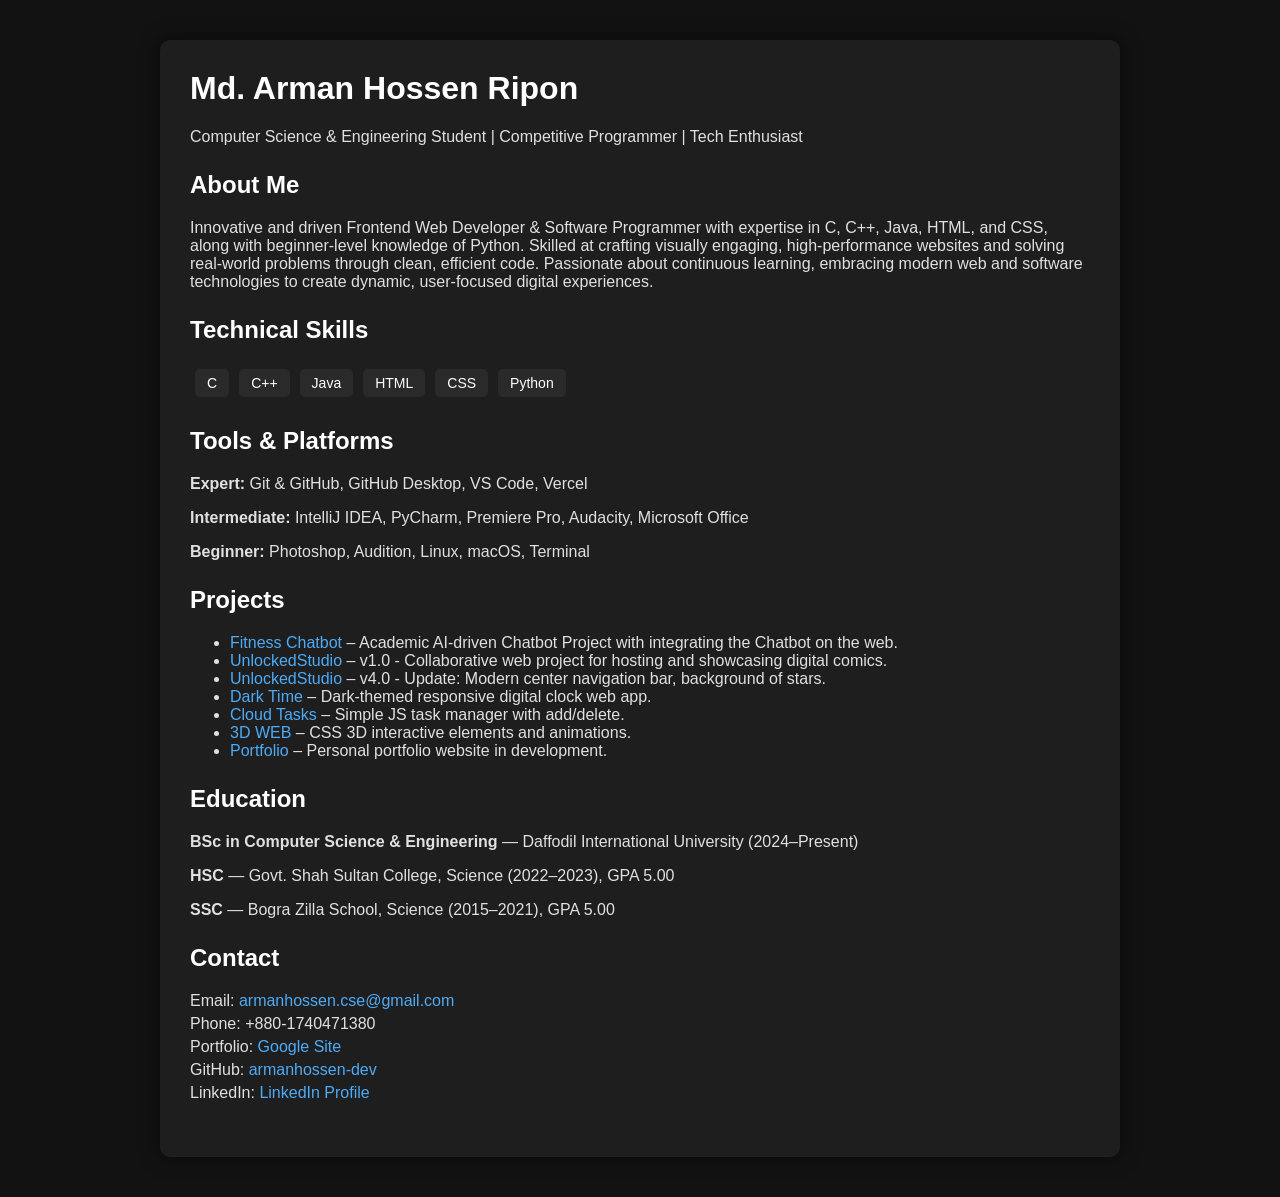
==== index.html @ c790066d "Project link added" ====
<!DOCTYPE html>
<html lang="en">
<head>
    <meta charset="UTF-8">
    <meta name="viewport" content="width=device-width, initial-scale=1.0">
    <title>Md. Arman Hossen Ripon - Resume</title>
    <link rel="icon" href="icon.png" type="image/x-icon" />
    <style>
        body {
            font-family: Arial, sans-serif;
            background-color: #121212;
            color: #e0e0e0;
            margin: 0;
            padding: 0;
        }
        .container {
            max-width: 900px;
            margin: 40px auto;
            background-color: #1e1e1e;
            padding: 30px;
            border-radius: 10px;
            box-shadow: 0 0 20px rgba(0,0,0,0.5);
        }
        h1, h2, h3 {
            color: #ffffff;
            margin-top: 0;
        }
        a {
            color: #4dabf7;
            text-decoration: none;
        }
        a:hover {
            text-decoration: underline;
        }
        .section {
            margin-bottom: 25px;
        }
        .skills span {
            display: inline-block;
            background-color: #2a2a2a;
            color: #fff;
            padding: 6px 12px;
            margin: 5px;
            border-radius: 5px;
            font-size: 14px;
        }
        .contact p {
            margin: 5px 0;
        }
        @media (max-width: 600px) {
            .container {
                margin: 20px;
                padding: 20px;
            }
        }
    </style>
</head>
<body>
    <div class="container">
        <header class="section">
            <h1>Md. Arman Hossen Ripon</h1>
            <p>Computer Science & Engineering Student | Competitive Programmer | Tech Enthusiast</p>
        </header>

        <section class="section about">
            <h2>About Me</h2>
            <p>Innovative and driven Frontend Web Developer & Software Programmer with expertise in C, C++, Java, HTML, and CSS, along with beginner-level knowledge of Python. Skilled at crafting visually engaging, high-performance websites and solving real-world problems through clean, efficient code. Passionate about continuous learning, embracing modern web and software technologies to create dynamic, user-focused digital experiences.</p>
        </section>

        <section class="section skills">
            <h2>Technical Skills</h2>
            <span>C</span><span>C++</span><span>Java</span><span>HTML</span><span>CSS</span><span>Python</span>
            
        </section>

        <section class="section tools">
            <h2>Tools & Platforms</h2>
            <p><strong>Expert:</strong> Git & GitHub, GitHub Desktop, VS Code, Vercel</p>
            <p><strong>Intermediate:</strong> IntelliJ IDEA, PyCharm, Premiere Pro, Audacity, Microsoft Office</p>
            <p><strong>Beginner:</strong> Photoshop, Audition, Linux,  macOS, Terminal </p>
        </section>

        <section class="section projects">
            <h2>Projects</h2>
            <ul>
                <li><a href="https://fitnessbot.vercel.app/" target="_blank">Fitness Chatbot</a> – Academic AI-driven Chatbot Project with integrating the Chatbot on the web.</li>
                <li><a href="https://unlockedstudio-v1.vercel.app/" target="_blank">UnlockedStudio</a> – v1.0 - Collaborative web project for hosting and showcasing digital comics.</li>
                <li><a href="https://unlockedstudio.vercel.app/" target="_blank">UnlockedStudio</a> – v4.0 - Update: Modern center navigation bar, background of stars.</li>
                <li><a href="https://darktime.vercel.app/" target="_blank">Dark Time</a> – Dark-themed responsive digital clock web app.</li>
                <li><a href="https://cloudtasks.vercel.app/" target="_blank">Cloud Tasks</a> – Simple JS task manager with add/delete.</li>
                <li><a href="https://ahrn.vercel.app/" target="_blank">3D WEB</a> – CSS 3D interactive elements and animations.</li>
                <li><a href="https://armanhossen.vercel.app/" target="_blank">Portfolio</a> – Personal portfolio website in development.</li>
            </ul>
        </section>

        <section class="section education">
            <h2>Education</h2>
            <p><strong>BSc in Computer Science & Engineering</strong> — Daffodil International University (2024–Present)</p>
            <p><strong>HSC</strong> — Govt. Shah Sultan College, Science (2022–2023), GPA 5.00</p>
            <p><strong>SSC</strong> — Bogra Zilla School, Science (2015–2021), GPA 5.00</p>
        </section>

        <section class="section contact">
            <h2>Contact</h2>
            <p>Email: <a href="mailto:armanhossen.cse@gmail.com">armanhossen.cse@gmail.com</a></p>
            <p>Phone: +880-1740471380</p>
            <p>Portfolio: <a href="https://sites.google.com/view/armanhossenripon/" target="_blank">Google Site</a></p>
            <p>GitHub: <a href="https://github.com/armanhossen-dev" target="_blank">armanhossen-dev</a></p>
            <p>LinkedIn: <a href="https://www.linkedin.com/in/armanhossenripon-dev/" target="_blank">LinkedIn Profile</a></p>
        </section>
    </div>
</body>
</html>
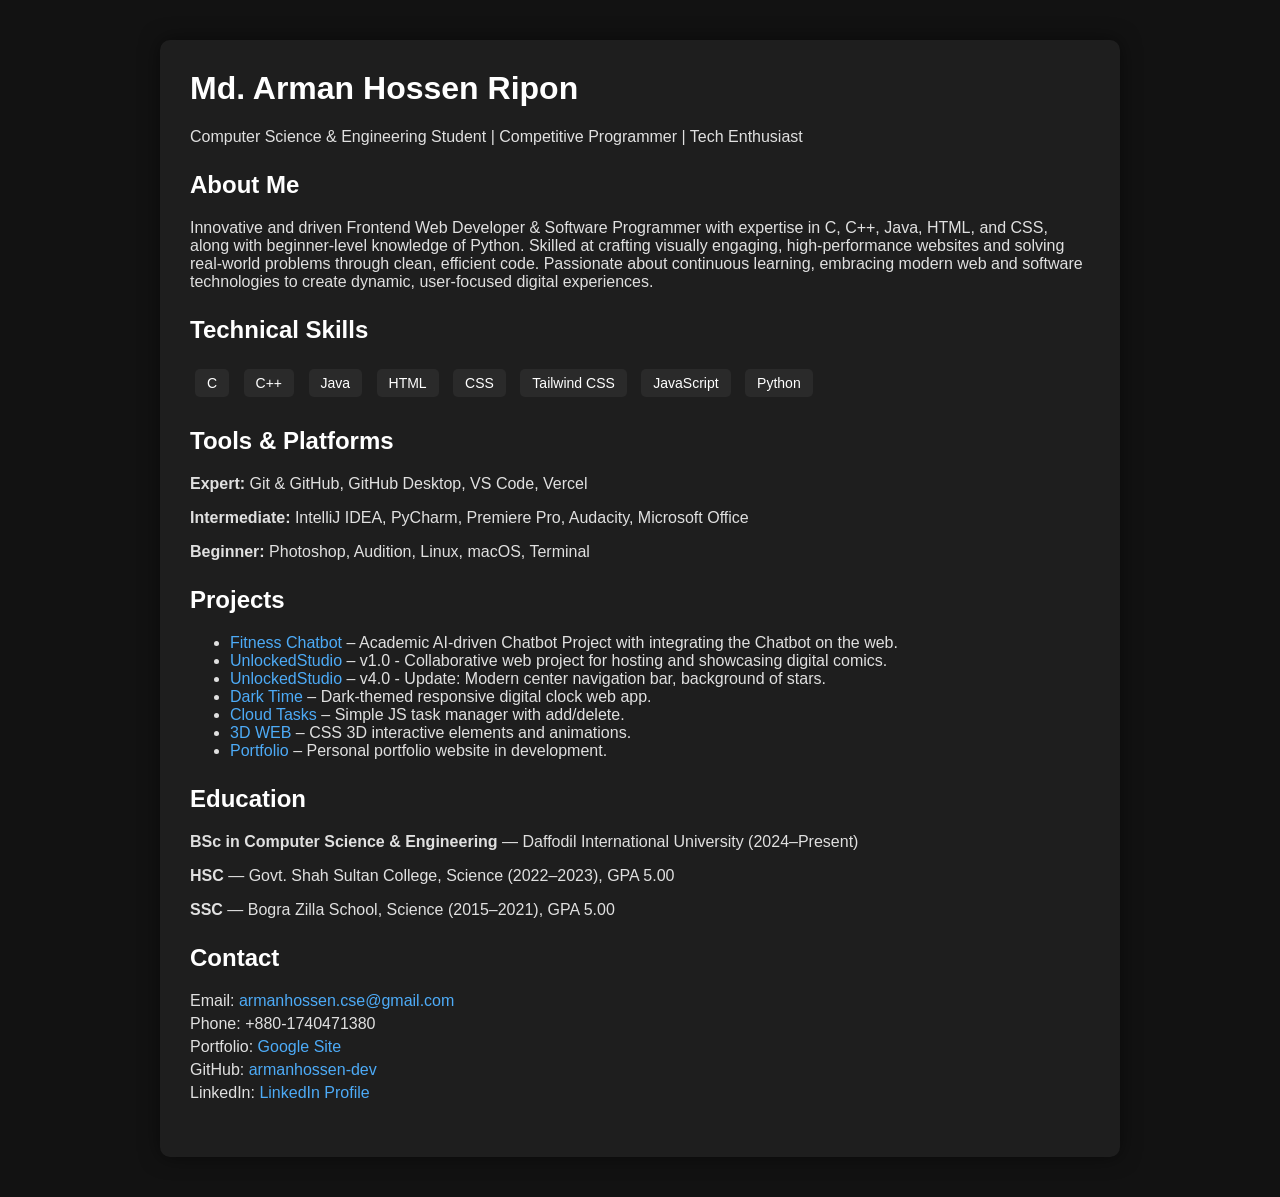
==== commit 75b25d84: "Technical Skills update" ====
--- a/index.html
+++ b/index.html
@@ -5,55 +5,8 @@
     <meta name="viewport" content="width=device-width, initial-scale=1.0">
     <title>Md. Arman Hossen Ripon - Resume</title>
     <link rel="icon" href="icon.png" type="image/x-icon" />
-    <style>
-        body {
-            font-family: Arial, sans-serif;
-            background-color: #121212;
-            color: #e0e0e0;
-            margin: 0;
-            padding: 0;
-        }
-        .container {
-            max-width: 900px;
-            margin: 40px auto;
-            background-color: #1e1e1e;
-            padding: 30px;
-            border-radius: 10px;
-            box-shadow: 0 0 20px rgba(0,0,0,0.5);
-        }
-        h1, h2, h3 {
-            color: #ffffff;
-            margin-top: 0;
-        }
-        a {
-            color: #4dabf7;
-            text-decoration: none;
-        }
-        a:hover {
-            text-decoration: underline;
-        }
-        .section {
-            margin-bottom: 25px;
-        }
-        .skills span {
-            display: inline-block;
-            background-color: #2a2a2a;
-            color: #fff;
-            padding: 6px 12px;
-            margin: 5px;
-            border-radius: 5px;
-            font-size: 14px;
-        }
-        .contact p {
-            margin: 5px 0;
-        }
-        @media (max-width: 600px) {
-            .container {
-                margin: 20px;
-                padding: 20px;
-            }
-        }
-    </style>
+    <link rel="stylesheet" href="style.css">
+    
 </head>
 <body>
     <div class="container">
@@ -69,8 +22,14 @@
 
         <section class="section skills">
             <h2>Technical Skills</h2>
-            <span>C</span><span>C++</span><span>Java</span><span>HTML</span><span>CSS</span><span>Python</span>
-            
+            <span>C</span>
+            <span>C++</span>
+            <span>Java</span>
+            <span>HTML</span>
+            <span>CSS</span>
+            <span>Tailwind CSS</span>
+            <span>JavaScript</span>
+            <span>Python</span>            
         </section>
 
         <section class="section tools">
--- a/style.css
+++ b/style.css
@@ -0,0 +1,48 @@
+
+body {
+    font-family: Arial, sans-serif;
+    background-color: #121212;
+    color: #e0e0e0;
+    margin: 0;
+    padding: 0;
+}
+.container {
+    max-width: 900px;
+    margin: 40px auto;
+    background-color: #1e1e1e;
+    padding: 30px;
+    border-radius: 10px;
+    box-shadow: 0 0 20px rgba(0,0,0,0.5);
+}
+h1, h2, h3 {
+    color: #ffffff;
+    margin-top: 0;
+}
+a {
+    color: #4dabf7;
+    text-decoration: none;
+}
+a:hover {
+    text-decoration: underline;
+}
+.section {
+    margin-bottom: 25px;
+}
+.skills span {
+    display: inline-block;
+    background-color: #2a2a2a;
+    color: #fff;
+    padding: 6px 12px;
+    margin: 5px;
+    border-radius: 5px;
+    font-size: 14px;
+}
+.contact p {
+    margin: 5px 0;
+}
+@media (max-width: 600px) {
+    .container {
+        margin: 20px;
+        padding: 20px;
+    }
+}
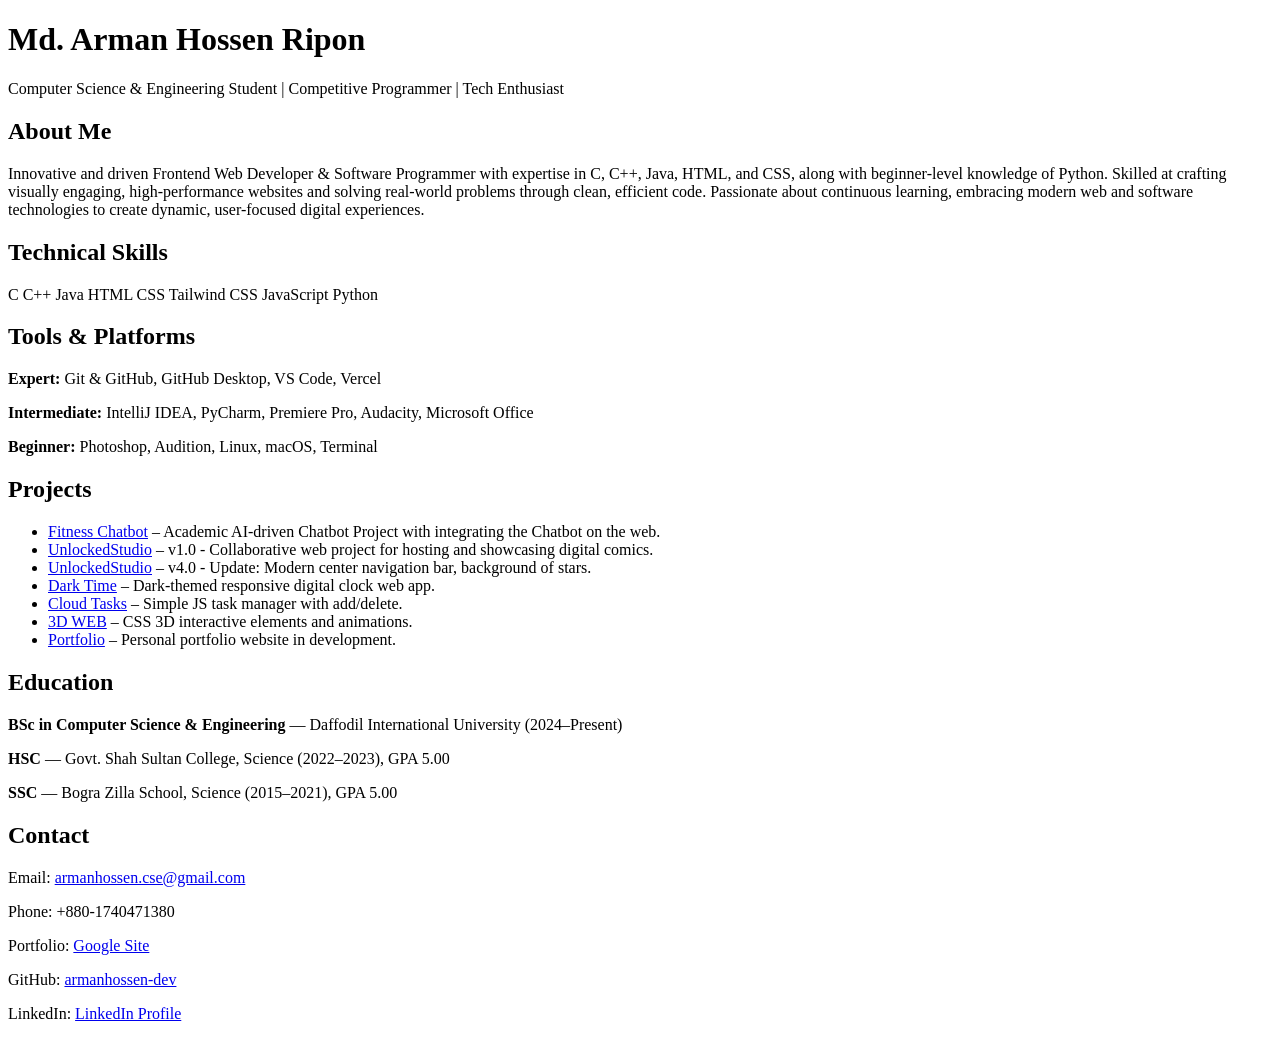
==== commit 797ad27b: "link update" ====
--- a/index.html
+++ b/index.html
@@ -65,7 +65,7 @@
             <p>Phone: +880-1740471380</p>
             <p>Portfolio: <a href="https://sites.google.com/view/armanhossenripon/" target="_blank">Google Site</a></p>
             <p>GitHub: <a href="https://github.com/armanhossen-dev" target="_blank">armanhossen-dev</a></p>
-            <p>LinkedIn: <a href="https://www.linkedin.com/in/armanhossenripon-dev/" target="_blank">LinkedIn Profile</a></p>
+            <p>LinkedIn: <a href="https://www.linkedin.com/in/armanhossenripon/" target="_blank">LinkedIn Profile</a></p>
         </section>
     </div>
 </body>
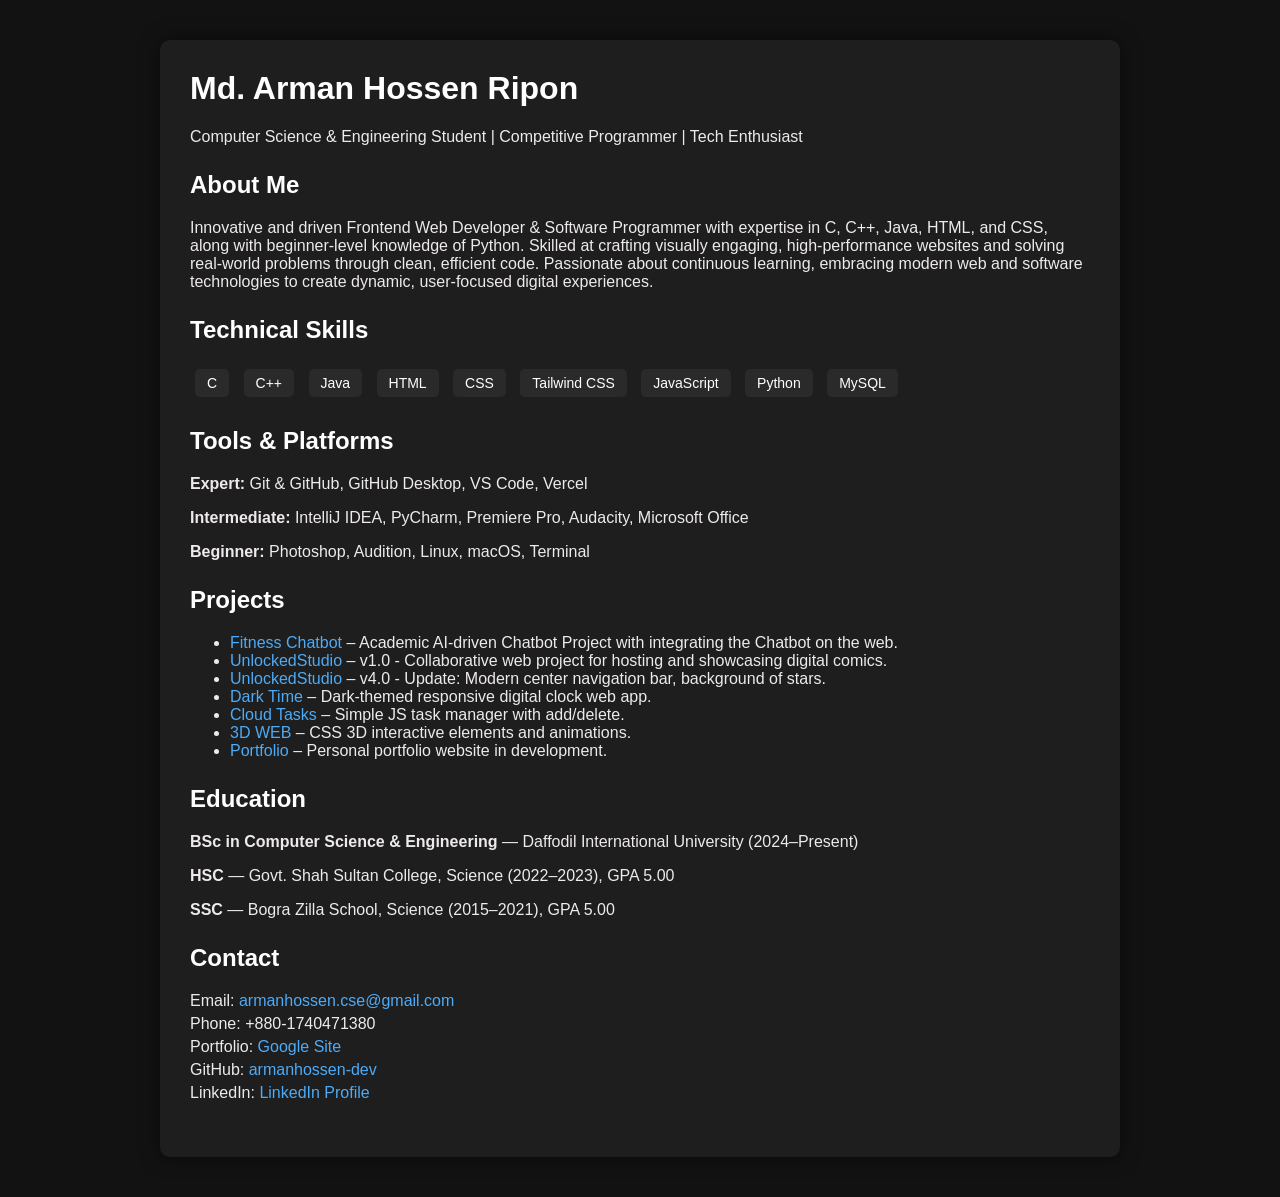
==== commit 2502b044: "mysql, favicon update" ====
--- a/index.html
+++ b/index.html
@@ -4,7 +4,7 @@
     <meta charset="UTF-8">
     <meta name="viewport" content="width=device-width, initial-scale=1.0">
     <title>Md. Arman Hossen Ripon - Resume</title>
-    <link rel="icon" href="icon.png" type="image/x-icon" />
+    <link rel="icon" href="img/arman26.png" type="image/x-icon" />
     <link rel="stylesheet" href="style.css">
     
 </head>
@@ -30,6 +30,7 @@
             <span>Tailwind CSS</span>
             <span>JavaScript</span>
             <span>Python</span>            
+            <span>MySQL</span>            
         </section>
 
         <section class="section tools">
--- a/style.css
+++ b/style.css
@@ -0,0 +1,54 @@
+body {
+    font-family: Arial, sans-serif;
+    background-color: #121212;
+    color: #eeeaea;
+    margin: 0;
+    padding: 0;
+}
+
+.container {
+    max-width: 900px;
+    margin: 40px auto;
+    background-color: #1e1e1e;
+    padding: 30px;
+    border-radius: 10px;
+    box-shadow: 0 0 20px rgba(0,0,0,0.5);
+}
+
+h1, h2, h3 {
+    color: #ffffff;
+    margin-top: 0;
+}
+a {
+    color: #4dabf7;
+    text-decoration: none;
+}
+
+a:hover {
+    text-decoration: underline;
+}
+
+.section {
+    margin-bottom: 25px;
+}
+
+.skills span {
+    display: inline-block;
+    background-color: #2a2a2a;
+    color: #fff;
+    padding: 6px 12px;
+    margin: 5px;
+    border-radius: 5px;
+    font-size: 14px;
+}
+
+.contact p {
+    margin: 5px 0;
+}
+
+@media (max-width: 600px) {
+    .container {
+        margin: 20px;
+        padding: 20px;
+    }
+}
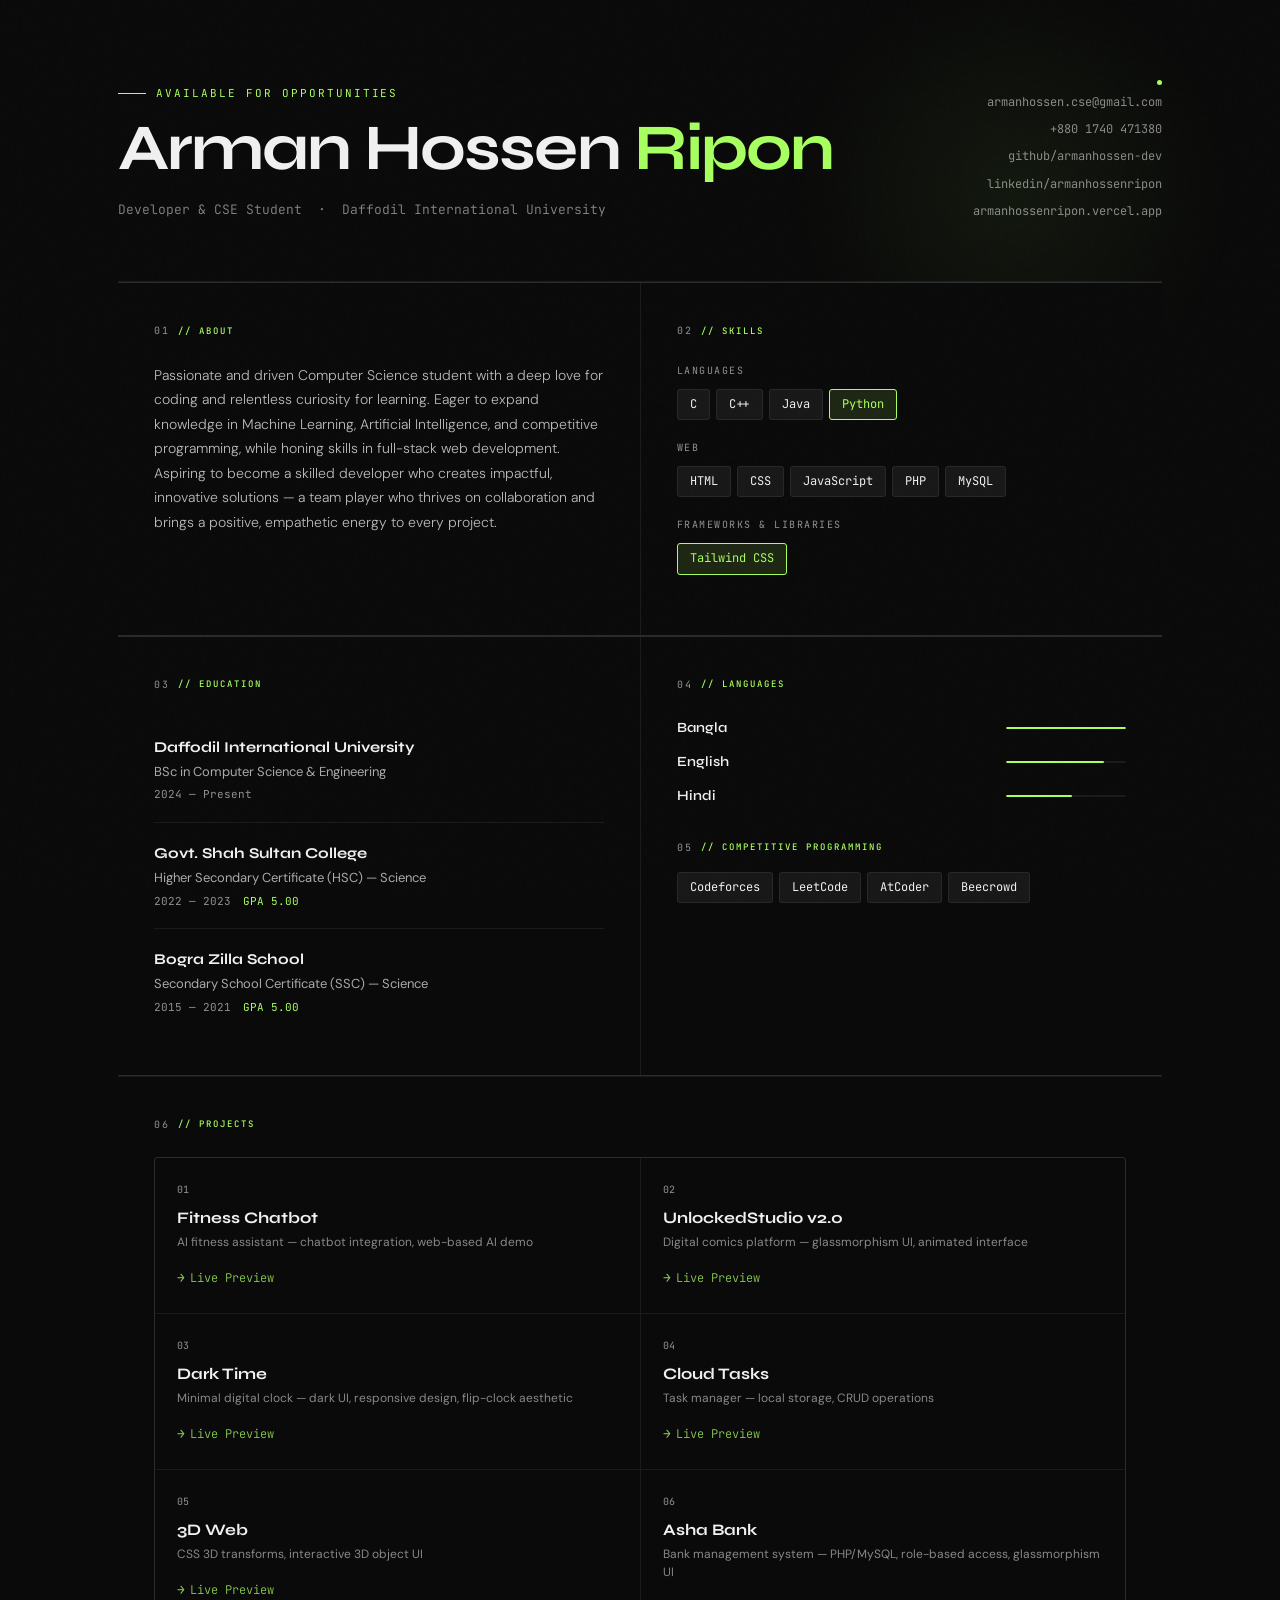
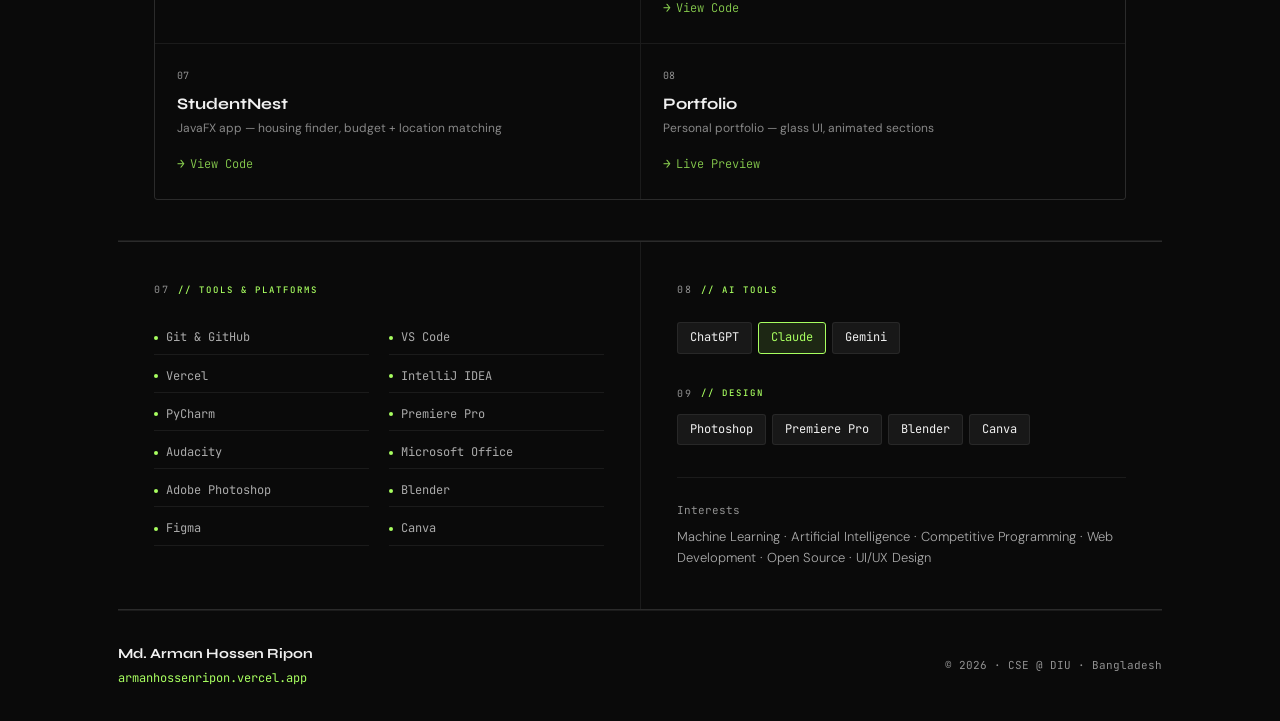
==== commit 94f0b349: "new resume v2.0" ====
--- a/index.html
+++ b/index.html
@@ -1,73 +1,262 @@
 <!DOCTYPE html>
 <html lang="en">
 <head>
-    <meta charset="UTF-8">
-    <meta name="viewport" content="width=device-width, initial-scale=1.0">
-    <title>Md. Arman Hossen Ripon - Resume</title>
-    <link rel="icon" href="img/arman26.png" type="image/x-icon" />
-    <link rel="stylesheet" href="style.css">
-    
+<meta charset="UTF-8">
+<meta name="viewport" content="width=device-width, initial-scale=1.0">
+<title>Arman Hossen Ripon — Developer</title>
+<link rel="icon" href="https://github.com/armanhossen-dev/portfolio/blob/main/img/fav.png" type="image/x-icon" />
+<link rel="preconnect" href="https://fonts.googleapis.com">
+<link rel="preconnect" href="https://fonts.gstatic.com" crossorigin>
+<link href="https://fonts.googleapis.com/css2?family=Syne:wght@400;600;700;800&family=JetBrains+Mono:wght@300;400;500&family=DM+Sans:wght@300;400;500&display=swap" rel="stylesheet">
+<link rel="stylesheet" href="style.css">
 </head>
 <body>
-    <div class="container">
-        <header class="section">
-            <h1>Md. Arman Hossen Ripon</h1>
-            <p>Computer Science & Engineering Student | Competitive Programmer | Tech Enthusiast</p>
-        </header>
-
-        <section class="section about">
-            <h2>About Me</h2>
-            <p>Innovative and driven Frontend Web Developer & Software Programmer with expertise in C, C++, Java, HTML, and CSS, along with beginner-level knowledge of Python. Skilled at crafting visually engaging, high-performance websites and solving real-world problems through clean, efficient code. Passionate about continuous learning, embracing modern web and software technologies to create dynamic, user-focused digital experiences.</p>
-        </section>
-
-        <section class="section skills">
-            <h2>Technical Skills</h2>
-            <span>C</span>
-            <span>C++</span>
-            <span>Java</span>
-            <span>HTML</span>
-            <span>CSS</span>
-            <span>Tailwind CSS</span>
-            <span>JavaScript</span>
-            <span>Python</span>            
-            <span>MySQL</span>            
-        </section>
-
-        <section class="section tools">
-            <h2>Tools & Platforms</h2>
-            <p><strong>Expert:</strong> Git & GitHub, GitHub Desktop, VS Code, Vercel</p>
-            <p><strong>Intermediate:</strong> IntelliJ IDEA, PyCharm, Premiere Pro, Audacity, Microsoft Office</p>
-            <p><strong>Beginner:</strong> Photoshop, Audition, Linux,  macOS, Terminal </p>
-        </section>
-
-        <section class="section projects">
-            <h2>Projects</h2>
-            <ul>
-                <li><a href="https://fitnessbot.vercel.app/" target="_blank">Fitness Chatbot</a> – Academic AI-driven Chatbot Project with integrating the Chatbot on the web.</li>
-                <li><a href="https://unlockedstudio-v1.vercel.app/" target="_blank">UnlockedStudio</a> – v1.0 - Collaborative web project for hosting and showcasing digital comics.</li>
-                <li><a href="https://unlockedstudio.vercel.app/" target="_blank">UnlockedStudio</a> – v4.0 - Update: Modern center navigation bar, background of stars.</li>
-                <li><a href="https://darktime.vercel.app/" target="_blank">Dark Time</a> – Dark-themed responsive digital clock web app.</li>
-                <li><a href="https://cloudtasks.vercel.app/" target="_blank">Cloud Tasks</a> – Simple JS task manager with add/delete.</li>
-                <li><a href="https://ahrn.vercel.app/" target="_blank">3D WEB</a> – CSS 3D interactive elements and animations.</li>
-                <li><a href="https://armanhossen.vercel.app/" target="_blank">Portfolio</a> – Personal portfolio website in development.</li>
-            </ul>
-        </section>
-
-        <section class="section education">
-            <h2>Education</h2>
-            <p><strong>BSc in Computer Science & Engineering</strong> — Daffodil International University (2024–Present)</p>
-            <p><strong>HSC</strong> — Govt. Shah Sultan College, Science (2022–2023), GPA 5.00</p>
-            <p><strong>SSC</strong> — Bogra Zilla School, Science (2015–2021), GPA 5.00</p>
-        </section>
-
-        <section class="section contact">
-            <h2>Contact</h2>
-            <p>Email: <a href="mailto:armanhossen.cse@gmail.com">armanhossen.cse@gmail.com</a></p>
-            <p>Phone: +880-1740471380</p>
-            <p>Portfolio: <a href="https://sites.google.com/view/armanhossenripon/" target="_blank">Google Site</a></p>
-            <p>GitHub: <a href="https://github.com/armanhossen-dev" target="_blank">armanhossen-dev</a></p>
-            <p>LinkedIn: <a href="https://www.linkedin.com/in/armanhossenripon/" target="_blank">LinkedIn Profile</a></p>
-        </section>
-    </div>
+<div class="page">
+
+  <!-- HERO -->
+  <div class="hero">
+    <div>
+      <div class="hero-label">Available for opportunities</div>
+      <h1 class="hero-name">
+        <!-- Arman<br>Hossen <span class="accent">Ripon</span> -->
+        Arman Hossen <span class="accent">Ripon</span>
+      </h1>
+      <p class="hero-sub">Developer &amp; CSE Student &nbsp;·&nbsp; Daffodil International University</p>
+    </div>
+    <div class="hero-contact">
+      <span class="dot"></span>
+      <a href="mailto:armanhossen.cse@gmail.com">armanhossen.cse@gmail.com</a>
+      <a href="tel:+8801740471380">+880 1740 471380</a>
+      <a href="https://github.com/armanhossen-dev" target="_blank">github/armanhossen-dev</a>
+      <a href="https://www.linkedin.com/in/armanhossenripon" target="_blank">linkedin/armanhossenripon</a>
+      <a href="https://armanhossenripon.vercel.app" target="_blank">armanhossenripon.vercel.app</a>
+    </div>
+  </div>
+
+  <!-- ABOUT + SKILLS grid -->
+  <div class="grid">
+    <div class="cell">
+      <div class="cell-label">01 <span>// about</span></div>
+      <p class="about-text">
+        Passionate and driven Computer Science student with a deep love for coding and relentless curiosity for learning. Eager to expand knowledge in Machine Learning, Artificial Intelligence, and competitive programming, while honing skills in full-stack web development. Aspiring to become a skilled developer who creates impactful, innovative solutions — a team player who thrives on collaboration and brings a positive, empathetic energy to every project.
+      </p>
+    </div>
+    <div class="cell">
+      <div class="cell-label">02 <span>// skills</span></div>
+      <div class="skill-group">
+        <div class="skill-group-name">Languages</div>
+        <div class="skill-tags">
+          <span class="tag">C</span>
+          <span class="tag">C++</span>
+          <span class="tag">Java</span>
+          <span class="tag hi">Python</span>
+        </div>
+      </div>
+      <div class="skill-group">
+        <div class="skill-group-name">Web</div>
+        <div class="skill-tags">
+          <span class="tag">HTML</span>
+          <span class="tag">CSS</span>
+          <span class="tag">JavaScript</span>
+          <span class="tag">PHP</span>
+          <span class="tag">MySQL</span>
+        </div>
+      </div>
+      <div class="skill-group">
+        <div class="skill-group-name">Frameworks &amp; Libraries</div>
+        <div class="skill-tags">
+          <span class="tag hi">Tailwind CSS</span>
+          <!-- <span class="tag">React</span> -->
+          <!-- <span class="tag">Node.js</span> -->
+        </div>
+      </div>
+    </div>
+  </div>
+
+  <!-- EDUCATION + LANGUAGES grid -->
+  <div class="grid">
+    <div class="cell">
+      <div class="cell-label">03 <span>// education</span></div>
+
+      <div class="edu-item">
+        <div class="edu-school">Daffodil International University</div>
+        <div class="edu-degree">BSc in Computer Science &amp; Engineering</div>
+        <div class="edu-meta">
+          <span>2024 — Present</span>
+        </div>
+      </div>
+
+      <div class="edu-item">
+        <div class="edu-school">Govt. Shah Sultan College</div>
+        <div class="edu-degree">Higher Secondary Certificate (HSC) — Science</div>
+        <div class="edu-meta">
+          <span>2022 — 2023</span>
+          <span class="result">GPA 5.00</span>
+        </div>
+      </div>
+
+      <div class="edu-item">
+        <div class="edu-school">Bogra Zilla School</div>
+        <div class="edu-degree">Secondary School Certificate (SSC) — Science</div>
+        <div class="edu-meta">
+          <span>2015 — 2021</span>
+          <span class="result">GPA 5.00</span>
+        </div>
+      </div>
+    </div>
+
+    <div class="cell">
+      <div class="cell-label">04 <span>// languages</span></div>
+      <div class="lang-list">
+        <div class="lang-item">
+          <span class="lang-name">Bangla</span>
+          <div class="lang-bar-track"><div class="lang-bar" style="width:100%"></div></div>
+        </div>
+        <div class="lang-item">
+          <span class="lang-name">English</span>
+          <div class="lang-bar-track"><div class="lang-bar" style="width:82%"></div></div>
+        </div>
+        <div class="lang-item">
+          <span class="lang-name">Hindi</span>
+          <div class="lang-bar-track"><div class="lang-bar" style="width:55%"></div></div>
+        </div>
+      </div>
+
+      <div style="margin-top:32px;">
+        <div class="cell-label" style="margin-bottom:16px;">05 <span>// competitive programming</span></div>
+        <div class="skill-tags">
+          <span class="tag">Codeforces</span>
+          <span class="tag">LeetCode</span>
+          <span class="tag">AtCoder</span>
+          <span class="tag">Beecrowd</span>
+        </div>
+      </div>
+    </div>
+  </div>
+
+  <!-- PROJECTS full width -->
+  <div class="full-cell">
+    <div class="cell-label" style="margin-bottom:24px;">06 <span>// projects</span></div>
+    <div class="projects-grid">
+
+      <div class="project-card">
+        <div class="project-num">01</div>
+        <div class="project-name">Fitness Chatbot</div>
+        <div class="project-desc">AI fitness assistant — chatbot integration, web-based AI demo</div>
+        <a href="https://fitnessbot.vercel.app" target="_blank" class="project-link">Live Preview</a>
+      </div>
+
+      <div class="project-card">
+        <div class="project-num">02</div>
+        <div class="project-name">UnlockedStudio v2.0</div>
+        <div class="project-desc">Digital comics platform — glassmorphism UI, animated interface</div>
+        <a href="https://unlockedstudio.vercel.app" target="_blank" class="project-link">Live Preview</a>
+      </div>
+
+      <div class="project-card">
+        <div class="project-num">03</div>
+        <div class="project-name">Dark Time</div>
+        <div class="project-desc">Minimal digital clock — dark UI, responsive design, flip-clock aesthetic</div>
+        <a href="https://darktime.vercel.app" target="_blank" class="project-link">Live Preview</a>
+      </div>
+
+      <div class="project-card">
+        <div class="project-num">04</div>
+        <div class="project-name">Cloud Tasks</div>
+        <div class="project-desc">Task manager — local storage, CRUD operations</div>
+        <a href="https://cloudtasks.vercel.app" target="_blank" class="project-link">Live Preview</a>
+      </div>
+
+      <div class="project-card">
+        <div class="project-num">05</div>
+        <div class="project-name">3D Web</div>
+        <div class="project-desc">CSS 3D transforms, interactive 3D object UI</div>
+        <a href="https://ahrn.vercel.app" target="_blank" class="project-link">Live Preview</a>
+      </div>
+
+      <div class="project-card">
+        <div class="project-num">06</div>
+        <div class="project-name">Asha Bank</div>
+        <div class="project-desc">Bank management system — PHP/MySQL, role-based access, glassmorphism UI</div>
+        <a href="https://github.com/armanhossen-dev/BMS" target="_blank" class="project-link">View Code</a>
+      </div>
+
+      <div class="project-card">
+        <div class="project-num">07</div>
+        <div class="project-name">StudentNest</div>
+        <div class="project-desc">JavaFX app — housing finder, budget + location matching</div>
+        <a href="https://github.com/armanhossen-dev/StudentNest" target="_blank" class="project-link">View Code</a>
+      </div>
+
+      <div class="project-card">
+        <div class="project-num">08</div>
+        <div class="project-name">Portfolio</div>
+        <div class="project-desc">Personal portfolio — glass UI, animated sections</div>
+        <a href="https://armanhossenripon.vercel.app" target="_blank" class="project-link">Live Preview</a>
+      </div>
+
+    </div>
+  </div>
+
+  <!-- TOOLS grid -->
+  <div class="grid">
+    <div class="cell">
+      <div class="cell-label">07 <span>// tools &amp; platforms</span></div>
+      <ul class="tool-list">
+        <li>Git &amp; GitHub</li>
+        <li>VS Code</li>
+        <li>Vercel</li>
+        <li>IntelliJ IDEA</li>
+        <li>PyCharm</li>
+        <li>Premiere Pro</li>
+        <li>Audacity</li>
+        <li>Microsoft Office</li>
+        <li>Adobe Photoshop</li>
+        <li>Blender</li>
+        <li>Figma</li>
+        <li>Canva</li>
+      </ul>
+    </div>
+
+    <div class="cell">
+      <div class="cell-label">08 <span>// ai tools</span></div>
+      <div class="skill-tags">
+        <span class="tag">ChatGPT</span>
+        <span class="tag hi">Claude</span>
+        <span class="tag">Gemini</span>
+      </div>
+
+      <div style="margin-top:32px;">
+        <div class="cell-label" style="margin-bottom:12px;">09 <span>// design</span></div>
+        <div class="skill-tags">
+          <!-- <span class="tag">Figma</span> -->
+          <span class="tag">Photoshop</span>
+          <span class="tag">Premiere Pro</span>
+          <span class="tag">Blender</span>
+          <span class="tag">Canva</span>
+        </div>
+      </div>
+
+      <div style="margin-top:32px; padding-top:24px; border-top:1px solid var(--border);">
+        <div style="font-family:var(--font-mono); font-size:11px; color:var(--muted2); margin-bottom:8px;">Interests</div>
+        <p style="font-size:13px; color:#aaa; line-height:1.6; font-weight:300;">
+          Machine Learning · Artificial Intelligence · Competitive Programming · Web Development · Open Source · UI/UX Design
+        </p>
+      </div>
+    </div>
+  </div>
+
+  <!-- FOOTER -->
+  <footer>
+    <div>
+      <div class="f-name">Md. Arman Hossen Ripon</div>
+      <a href="https://armanhossenripon.vercel.app" target="_blank" class="f-url">armanhossenripon.vercel.app</a>
+    </div>
+    <div class="f-right">
+      © 2026 · CSE @ DIU · Bangladesh
+    </div>
+  </footer>
+
+</div>
 </body>
 </html>
--- a/style.css
+++ b/style.css
@@ -1,54 +1,489 @@
+
+:root {
+--bg: #0a0a0a;
+--surface: #111111;
+--surface2: #181818;
+--border: rgba(255,255,255,0.07);
+--green: #a8ff60;
+--green-dim: rgba(168,255,96,0.12);
+--green-glow: rgba(168,255,96,0.25);
+--white: #f0f0f0;
+--muted: #888;
+--muted2: #919191;
+--font-display: 'Syne', sans-serif;
+--font-mono: 'JetBrains Mono', monospace;
+--font-body: 'DM Sans', sans-serif;
+}
+
+*, *::before, *::after { box-sizing: border-box; margin: 0; padding: 0; }
+
+html { scroll-behavior: smooth; }
+
 body {
-    font-family: Arial, sans-serif;
-    background-color: #121212;
-    color: #eeeaea;
-    margin: 0;
-    padding: 0;
-}
-
-.container {
-    max-width: 900px;
-    margin: 40px auto;
-    background-color: #1e1e1e;
-    padding: 30px;
-    border-radius: 10px;
-    box-shadow: 0 0 20px rgba(0,0,0,0.5);
-}
-
-h1, h2, h3 {
-    color: #ffffff;
-    margin-top: 0;
-}
-a {
-    color: #4dabf7;
-    text-decoration: none;
-}
-
-a:hover {
-    text-decoration: underline;
-}
-
-.section {
-    margin-bottom: 25px;
-}
-
-.skills span {
-    display: inline-block;
-    background-color: #2a2a2a;
-    color: #fff;
-    padding: 6px 12px;
-    margin: 5px;
-    border-radius: 5px;
-    font-size: 14px;
-}
-
-.contact p {
-    margin: 5px 0;
-}
-
-@media (max-width: 600px) {
-    .container {
-        margin: 20px;
-        padding: 20px;
-    }
-}
+background: var(--bg);
+color: var(--white);
+font-family: var(--font-body);
+font-size: 15px;
+line-height: 1.6;
+overflow-x: hidden;
+}
+
+/* ── NOISE OVERLAY ── */
+body::before {
+content: '';
+position: fixed;
+inset: 0;
+background-image: url("data:image/svg+xml,%3Csvg viewBox='0 0 256 256' xmlns='http://www.w3.org/2000/svg'%3E%3Cfilter id='n'%3E%3CfeTurbulence type='fractalNoise' baseFrequency='0.9' numOctaves='4' stitchTiles='stitch'/%3E%3C/filter%3E%3Crect width='100%25' height='100%25' filter='url(%23n)' opacity='0.03'/%3E%3C/svg%3E");
+pointer-events: none;
+z-index: 999;
+opacity: 0.4;
+}
+
+/* ── LAYOUT ── */
+.page {
+max-width: 1100px;
+margin: 0 auto;
+padding: 0 28px;
+}
+
+/* ── HERO ── */
+.hero {
+padding: 80px 0 60px;
+border-bottom: 1px solid var(--border);
+display: grid;
+grid-template-columns: 1fr auto;
+gap: 40px;
+align-items: end;
+position: relative;
+}
+
+.hero::after {
+content: '';
+position: absolute;
+top: -60px;
+right: -100px;
+width: 500px;
+height: 500px;
+background: radial-gradient(circle, rgba(168,255,96,0.06) 0%, transparent 65%);
+pointer-events: none;
+}
+
+.hero-label {
+font-family: var(--font-mono);
+font-size: 11px;
+color: var(--green);
+letter-spacing: 0.18em;
+text-transform: uppercase;
+margin-bottom: 16px;
+display: flex;
+align-items: center;
+gap: 10px;
+}
+
+.hero-label::before {
+content: '';
+display: block;
+width: 28px;
+height: 1px;
+background: var(--green);
+}
+
+.hero-name {
+font-family: var(--font-display);
+font-size: clamp(45px, 6.5vw, 65px);
+font-weight: 700;
+line-height: 0.95;
+letter-spacing: -0.03em;
+color: var(--white);
+}
+
+.hero-name .accent { color: var(--green); }
+
+.hero-sub {
+font-family: var(--font-mono);
+font-size: 13px;
+color: var(--muted);
+margin-top: 20px;
+font-weight: 300;
+}
+
+.hero-contact {
+display: flex;
+flex-direction: column;
+gap: 8px;
+align-items: flex-end;
+font-family: var(--font-mono);
+font-size: 12px;
+color: var(--muted);
+}
+
+.hero-contact a {
+color: var(--muted);
+text-decoration: none;
+transition: color 0.2s;
+display: flex;
+align-items: center;
+gap: 6px;
+}
+
+.hero-contact a:hover { color: var(--green); }
+
+.hero-contact .dot {
+width: 5px; height: 5px;
+border-radius: 50%;
+background: var(--green);
+display: inline-block;
+}
+
+/* ── GRID ── */
+.grid {
+display: grid;
+grid-template-columns: 1fr 1fr;
+gap: 1px;
+background: var(--border);
+border-top: 1px solid var(--border);
+border-bottom: 1px solid var(--border);
+margin: 0;
+}
+
+.grid-3 {
+grid-template-columns: 1fr 1fr 1fr;
+}
+
+.cell {
+background: var(--bg);
+padding: 40px 36px;
+position: relative;
+overflow: hidden;
+}
+
+.cell:hover {
+background: var(--surface);
+}
+
+.cell-label {
+font-family: var(--font-mono);
+font-size: 10px;
+letter-spacing: 0.2em;
+text-transform: uppercase;
+color: var(--muted2);
+margin-bottom: 24px;
+display: flex;
+align-items: center;
+gap: 8px;
+}
+
+.cell-label span {
+font-size: 9px;
+color: var(--green);
+font-weight: 500;
+}
+
+.cell-title {
+font-family: var(--font-display);
+font-size: 22px;
+font-weight: 700;
+color: var(--white);
+margin-bottom: 12px;
+line-height: 1.2;
+}
+
+/* ── ABOUT ── */
+.about-text {
+font-size: 14px;
+color: #bbb;
+line-height: 1.75;
+font-weight: 300;
+}
+
+/* ── SKILLS ── */
+.skill-group { margin-bottom: 20px; }
+
+.skill-group-name {
+font-family: var(--font-mono);
+font-size: 10px;
+letter-spacing: 0.15em;
+color: var(--muted2);
+text-transform: uppercase;
+margin-bottom: 10px;
+}
+
+.skill-tags {
+display: flex;
+flex-wrap: wrap;
+gap: 6px;
+}
+
+.tag {
+font-family: var(--font-mono);
+font-size: 12px;
+padding: 5px 12px;
+border: 1px solid var(--border);
+border-radius: 3px;
+color: var(--white);
+background: var(--surface2);
+transition: all 0.2s;
+cursor: default;
+}
+
+.tag:hover, .tag.hi {
+border-color: var(--green);
+color: var(--green);
+background: var(--green-dim);
+}
+
+/* ── EDUCATION ── */
+.edu-item {
+padding: 18px 0;
+border-bottom: 1px solid var(--border);
+}
+
+.edu-item:last-child { border-bottom: none; }
+
+.edu-school {
+font-family: var(--font-display);
+font-size: 15px;
+font-weight: 700;
+color: var(--white);
+margin-bottom: 3px;
+}
+
+.edu-degree {
+font-size: 13px;
+color: #aaa;
+margin-bottom: 4px;
+}
+
+.edu-meta {
+font-family: var(--font-mono);
+font-size: 11px;
+color: var(--muted2);
+display: flex;
+gap: 12px;
+}
+
+.edu-meta .result {
+color: var(--green);
+}
+
+/* ── PROJECTS ── */
+.projects-grid {
+display: grid;
+grid-template-columns: 1fr 1fr;
+gap: 1px;
+background: var(--border);
+border: 1px solid var(--border);
+border-radius: 4px;
+overflow: hidden;
+margin-top: 0;
+}
+
+.project-card {
+background: var(--bg);
+padding: 24px 22px;
+transition: background 0.2s;
+position: relative;
+}
+
+.project-card:hover {
+background: var(--surface);
+}
+
+.project-num {
+font-family: var(--font-mono);
+font-size: 10px;
+color: var(--muted2);
+margin-bottom: 10px;
+}
+
+.project-name {
+font-family: var(--font-display);
+font-size: 16px;
+font-weight: 700;
+color: var(--white);
+margin-bottom: 6px;
+line-height: 1.2;
+}
+
+.project-desc {
+font-size: 12px;
+color: var(--muted);
+line-height: 1.5;
+margin-bottom: 14px;
+}
+
+.project-link {
+font-family: var(--font-mono);
+font-size: 12px;
+font-weight: 300;
+color: var(--green);
+text-decoration: none;
+display: inline-flex;
+align-items: center;
+gap: 5px;
+opacity: 0.8;
+transition: opacity 0.2s;
+}
+
+.project-link:hover { opacity: 1; }
+
+.project-link::before {
+content: '→';
+font-size: 13px;
+}
+
+/* ── TOOLS ── */
+.tool-list {
+list-style: none;
+display: grid;
+grid-template-columns: 1fr 1fr;
+gap: 6px 20px;
+}
+
+.tool-list li {
+font-size: 13px;
+color: #aaa;
+padding: 6px 0;
+border-bottom: 1px solid var(--border);
+display: flex;
+align-items: center;
+gap: 8px;
+font-family: var(--font-mono);
+font-size: 12px;
+}
+
+.tool-list li::before {
+content: '';
+width: 4px;
+height: 4px;
+border-radius: 50%;
+background: var(--green);
+flex-shrink: 0;
+}
+
+/* ── LANGUAGES ── */
+.lang-list {
+display: flex;
+flex-direction: column;
+gap: 12px;
+}
+
+.lang-item {
+display: flex;
+justify-content: space-between;
+align-items: center;
+}
+
+.lang-name {
+font-family: var(--font-display);
+font-size: 14px;
+font-weight: 600;
+color: var(--white);
+}
+
+.lang-bar-track {
+width: 120px;
+height: 2px;
+background: var(--border);
+border-radius: 2px;
+overflow: hidden;
+}
+
+.lang-bar {
+height: 100%;
+background: var(--green);
+border-radius: 2px;
+}
+
+/* ── SECTION HEADER ── */
+.section-header {
+padding: 48px 0 32px;
+}
+
+.section-header h2 {
+font-family: var(--font-display);
+font-size: clamp(28px, 4vw, 42px);
+font-weight: 800;
+letter-spacing: -0.03em;
+color: var(--white);
+display: flex;
+align-items: center;
+gap: 16px;
+}
+
+.section-header h2 .num {
+font-family: var(--font-mono);
+font-size: 13px;
+color: var(--muted2);
+font-weight: 400;
+}
+
+/* ── FOOTER ── */
+footer {
+border-top: 1px solid var(--border);
+padding: 32px 0;
+display: flex;
+justify-content: space-between;
+align-items: center;
+margin-top: 0;
+}
+
+footer .f-name {
+font-family: var(--font-display);
+font-size: 14px;
+font-weight: 700;
+color: var(--white);
+}
+
+footer .f-url {
+font-family: var(--font-mono);
+font-size: 12px;
+color: var(--green);
+text-decoration: none;
+}
+
+footer .f-right {
+font-family: var(--font-mono);
+font-size: 11px;
+color: var(--muted2);
+}
+
+/* ── DIVIDER LINE ── */
+.divider {
+width: 100%;
+height: 1px;
+background: var(--border);
+}
+
+/* ── ANIMATIONS ── */
+@keyframes fadeUp {
+from { opacity: 0; transform: translateY(24px); }
+to   { opacity: 1; transform: translateY(0); }
+}
+
+.hero > * { animation: fadeUp 0.7s ease both; }
+.hero > *:nth-child(1) { animation-delay: 0.1s; }
+.hero > *:nth-child(2) { animation-delay: 0.25s; }
+
+/* ── FULL-WIDTH SECTION ── */
+.full-cell {
+background: var(--bg);
+border-top: 1px solid var(--border);
+border-bottom: 1px solid var(--border);
+padding: 40px 36px;
+}
+
+/* ── RESPONSIVE ── */
+@media (max-width: 720px) {
+.hero {
+    grid-template-columns: 1fr;
+    padding: 50px 0 40px;
+}
+.hero-contact { align-items: flex-start; }
+.grid { grid-template-columns: 1fr; }
+.grid-3 { grid-template-columns: 1fr; }
+.projects-grid { grid-template-columns: 1fr; }
+.tool-list { grid-template-columns: 1fr; }
+footer { flex-direction: column; gap: 12px; text-align: center; }
+.cell { padding: 28px 20px; }
+}
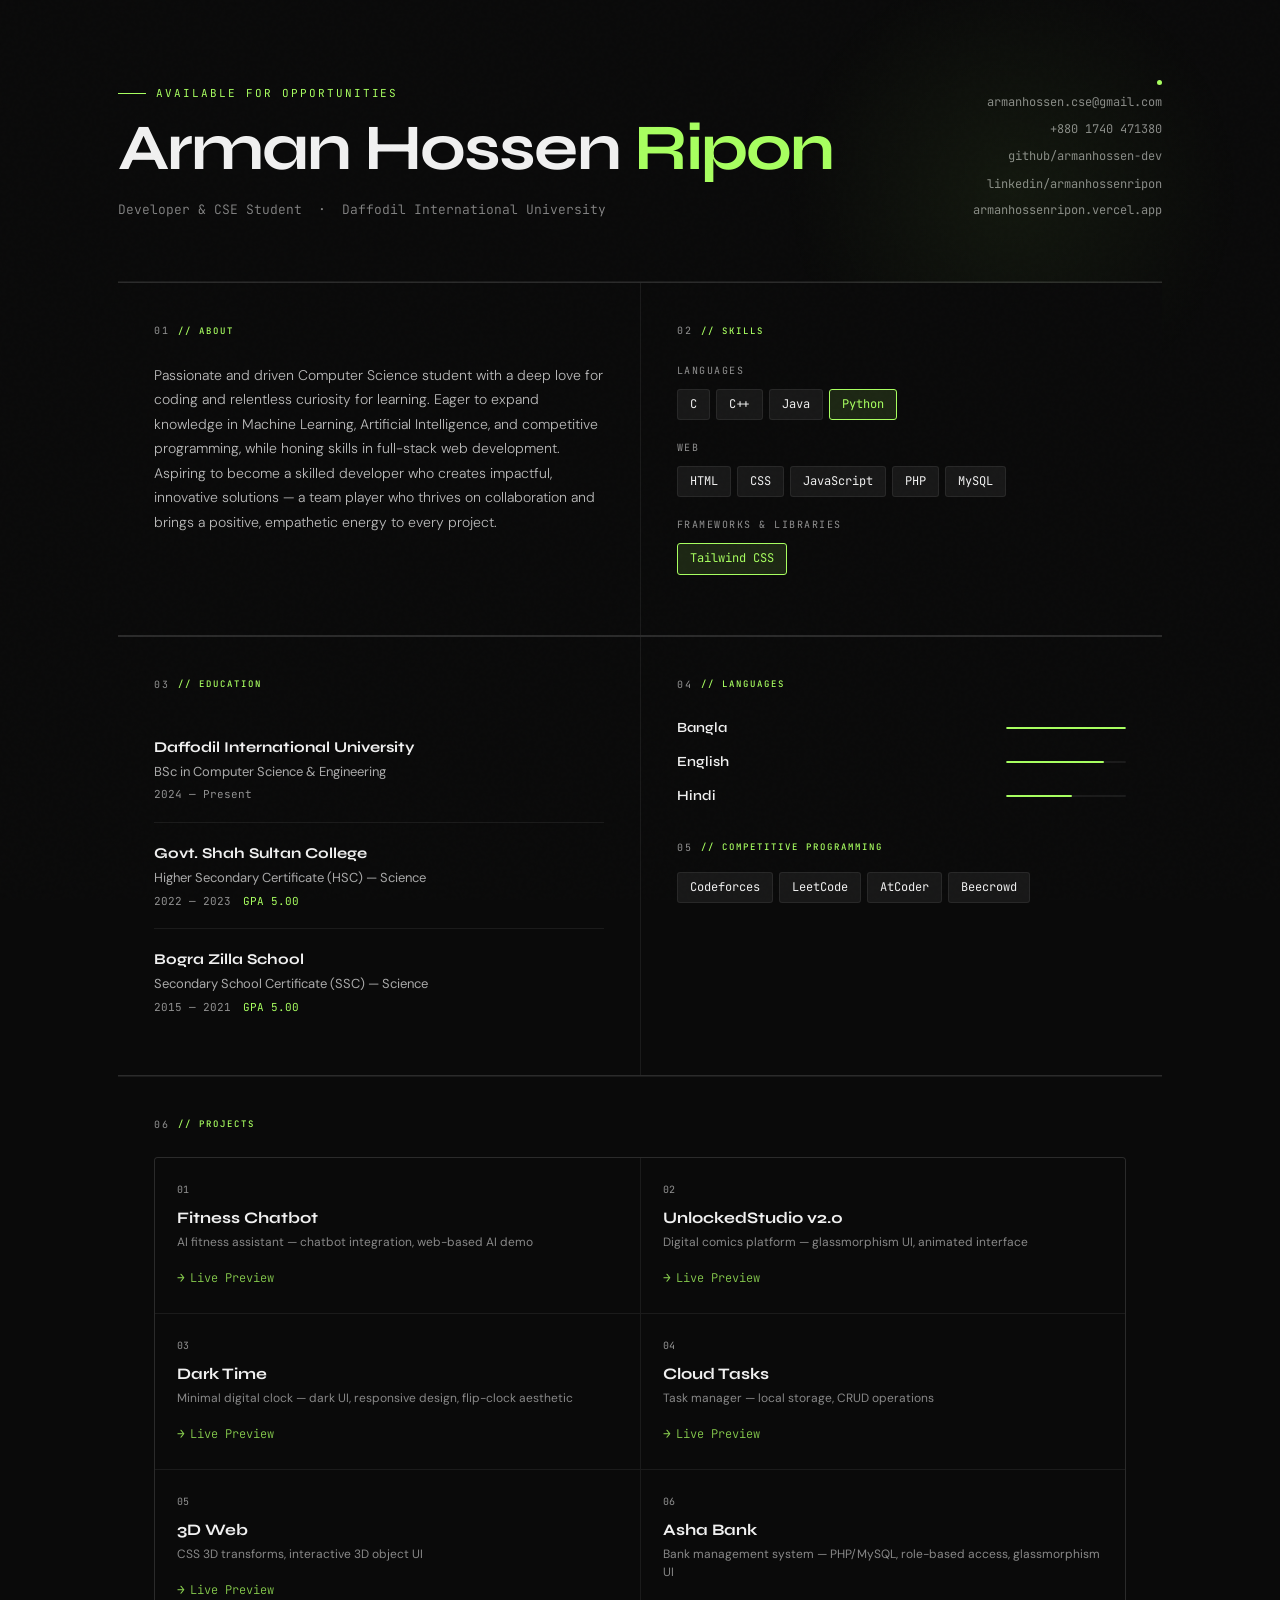
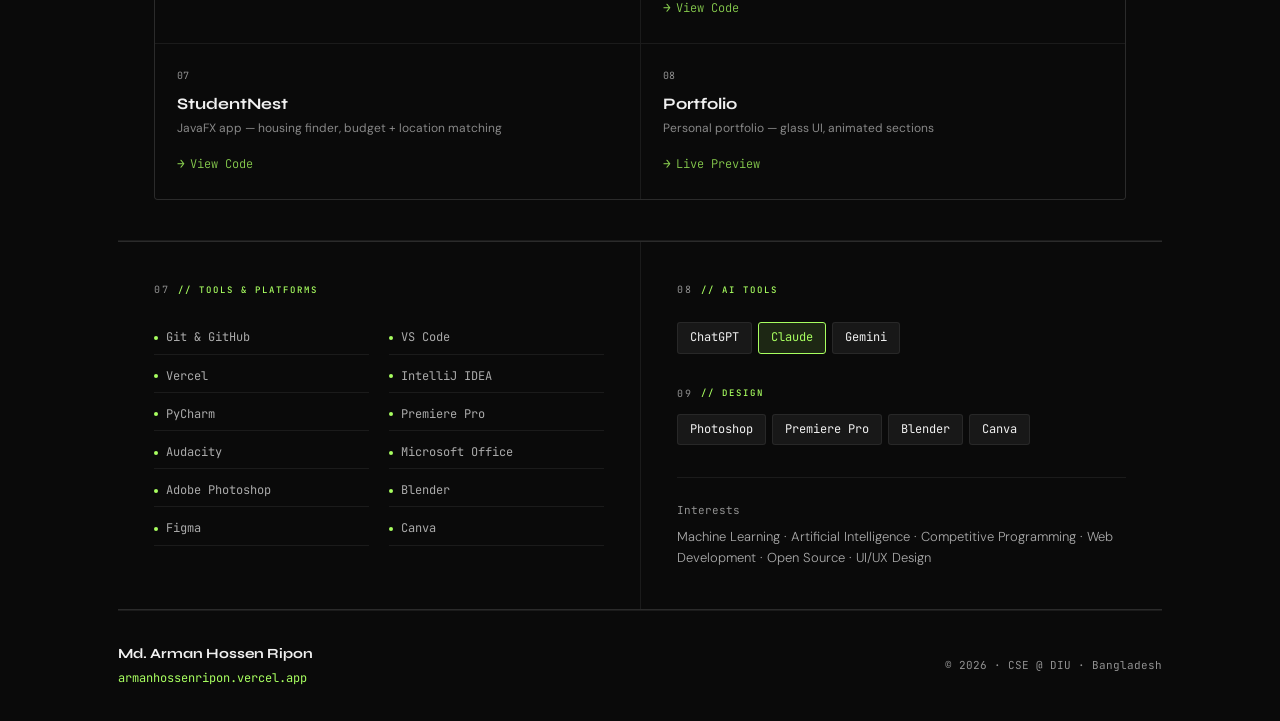
==== commit 15be3ec7: "favicon" ====
--- a/index.html
+++ b/index.html
@@ -4,7 +4,7 @@
 <meta charset="UTF-8">
 <meta name="viewport" content="width=device-width, initial-scale=1.0">
 <title>Arman Hossen Ripon — Developer</title>
-<link rel="icon" href="https://github.com/armanhossen-dev/portfolio/blob/main/img/fav.png" type="image/x-icon" />
+<link rel="icon" href="img/fav.png" type="image/x-icon" />
 <link rel="preconnect" href="https://fonts.googleapis.com">
 <link rel="preconnect" href="https://fonts.gstatic.com" crossorigin>
 <link href="https://fonts.googleapis.com/css2?family=Syne:wght@400;600;700;800&family=JetBrains+Mono:wght@300;400;500&family=DM+Sans:wght@300;400;500&display=swap" rel="stylesheet">
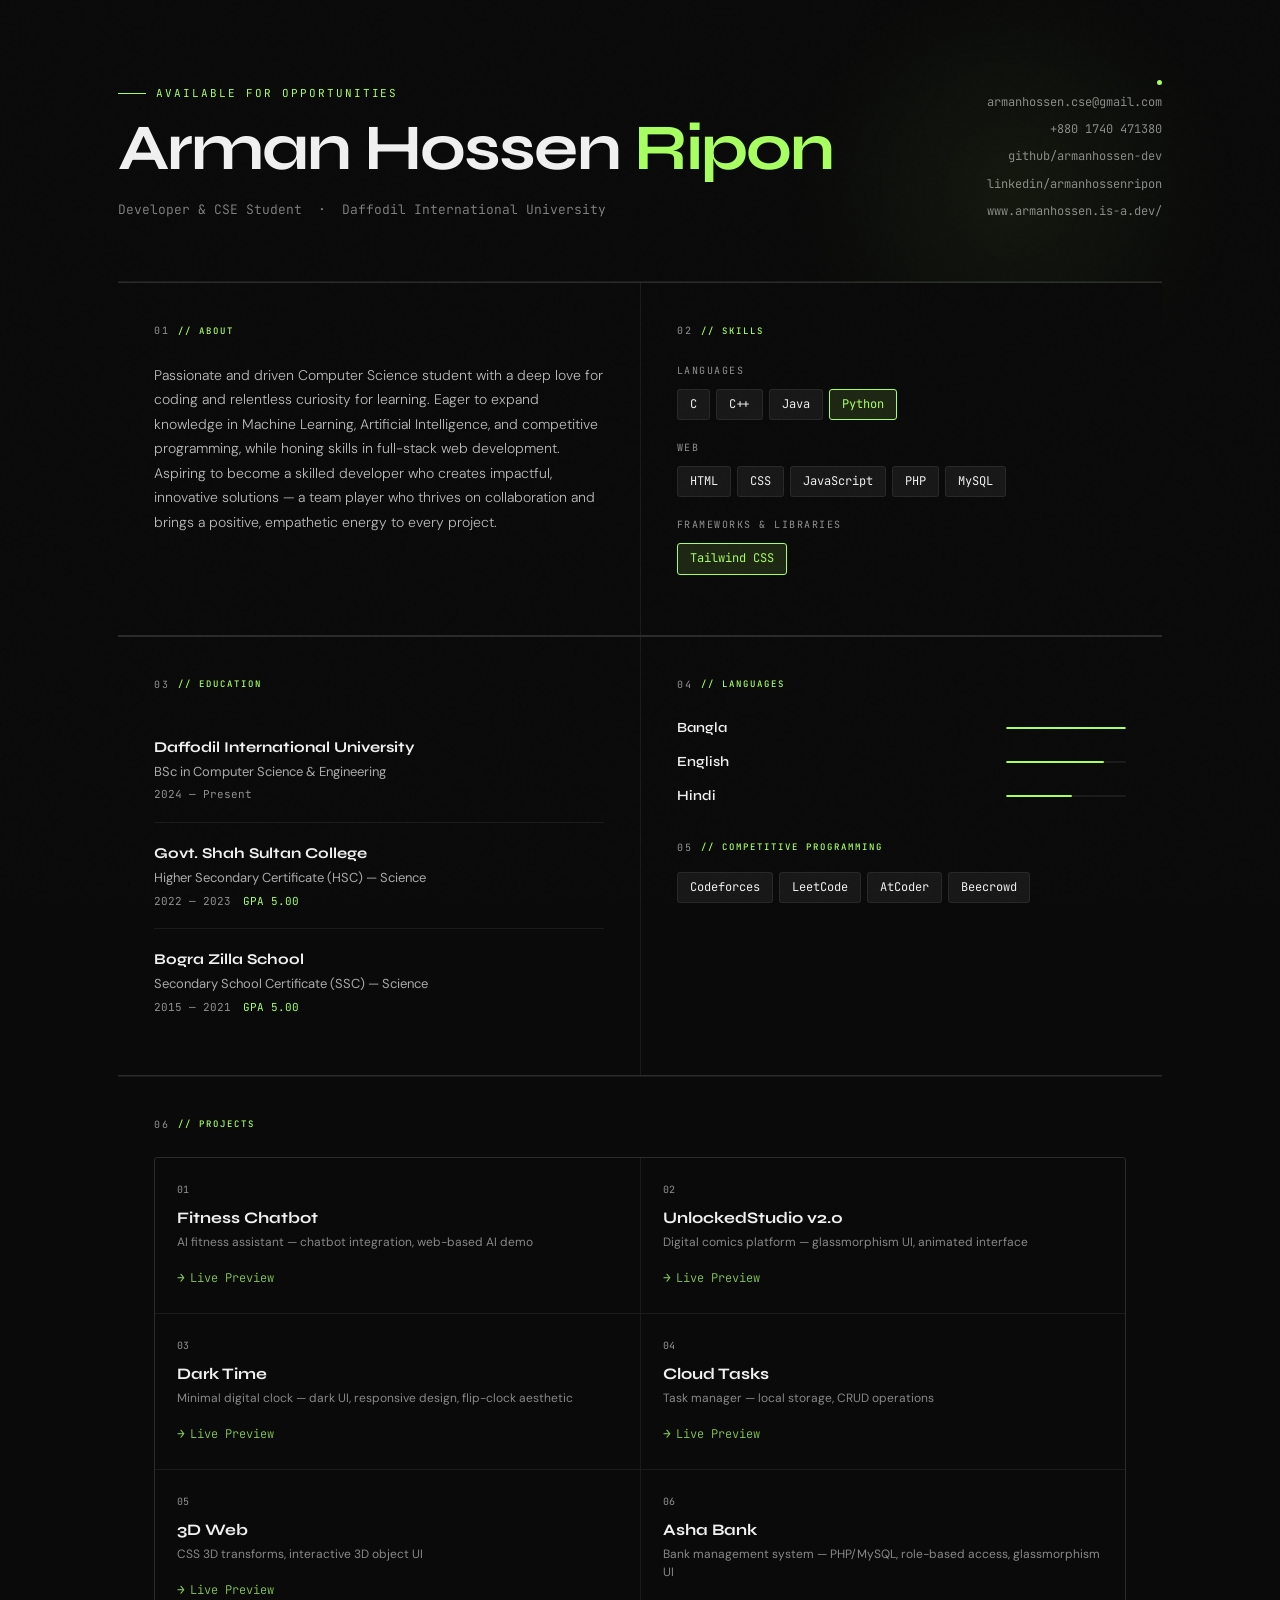
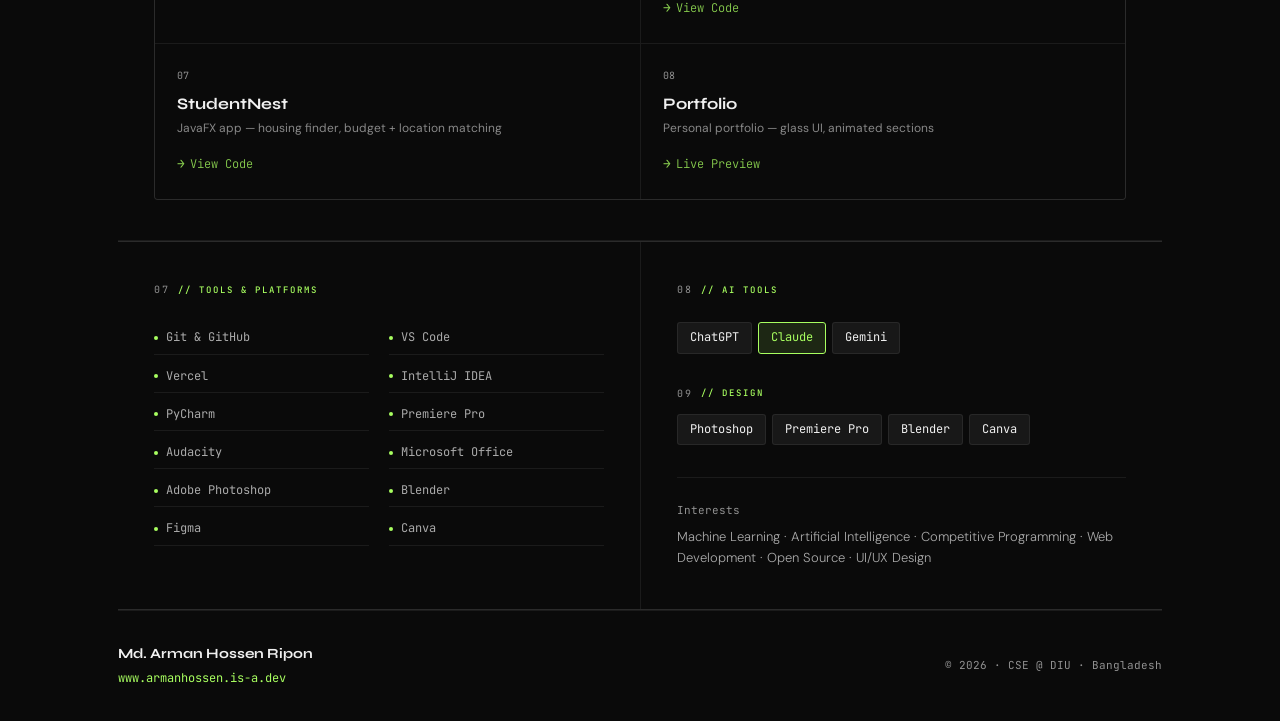
==== commit 5d9853b8: "new url" ====
--- a/index.html
+++ b/index.html
@@ -29,7 +29,7 @@
       <a href="tel:+8801740471380">+880 1740 471380</a>
       <a href="https://github.com/armanhossen-dev" target="_blank">github/armanhossen-dev</a>
       <a href="https://www.linkedin.com/in/armanhossenripon" target="_blank">linkedin/armanhossenripon</a>
-      <a href="https://armanhossenripon.vercel.app" target="_blank">armanhossenripon.vercel.app</a>
+      <a href="https://www.armanhossen.is-a.dev/" target="_blank">www.armanhossen.is-a.dev/</a>
     </div>
   </div>
 
@@ -192,7 +192,7 @@
         <div class="project-num">08</div>
         <div class="project-name">Portfolio</div>
         <div class="project-desc">Personal portfolio — glass UI, animated sections</div>
-        <a href="https://armanhossenripon.vercel.app" target="_blank" class="project-link">Live Preview</a>
+        <a href="https://www.armanhossen.is-a.dev/" target="_blank" class="project-link">Live Preview</a>
       </div>
 
     </div>
@@ -250,7 +250,7 @@
   <footer>
     <div>
       <div class="f-name">Md. Arman Hossen Ripon</div>
-      <a href="https://armanhossenripon.vercel.app" target="_blank" class="f-url">armanhossenripon.vercel.app</a>
+      <a href="https://www.armanhossen.is-a.dev/" target="_blank" class="f-url">www.armanhossen.is-a.dev</a>
     </div>
     <div class="f-right">
       © 2026 · CSE @ DIU · Bangladesh
